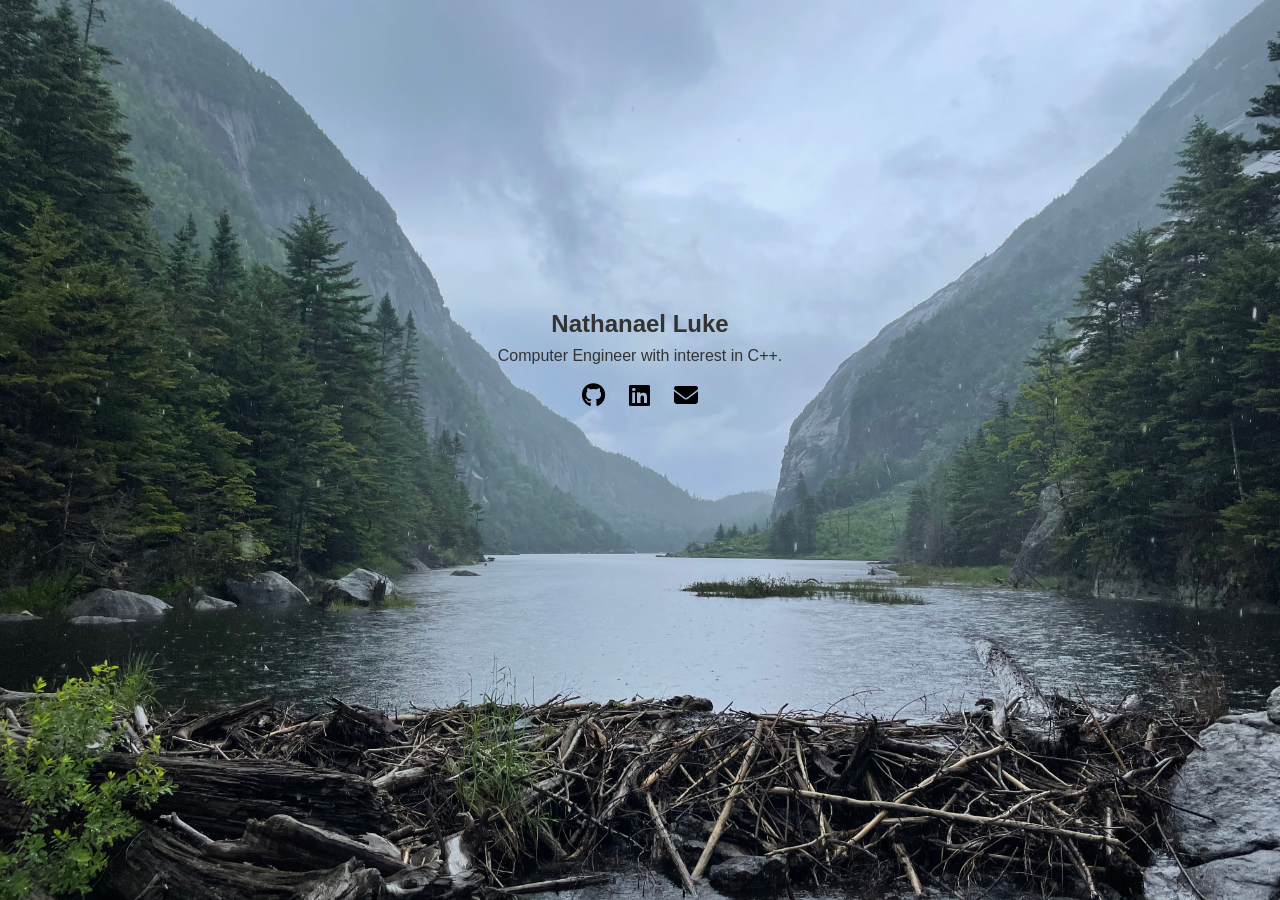
==== index.html @ 89cf3301 "First shot at a website :)" ====
<!-- Super basic start for a website. First time doing web stuff. -->

<!DOCTYPE html>
<html lang="en">

<head>
  <meta charset="UTF-8" />
  <meta name="viewport" content="width=device-width, initial-scale=1.0" />
  <title>Nathanael Luke</title>
  <link rel="stylesheet" href="style.css" />
  <link 
    rel="stylesheet" 
    href="https://cdnjs.cloudflare.com/ajax/libs/font-awesome/6.5.0/css/all.min.css"
  />
</head>

<body>
  <main>
    <section id="about">
      <h1>Nathanael Luke</h1>
      <p>Computer Engineer with interest in C++.</p>
      <div class="socials">
        <a href="https://github.com/nathanaelluke" target="_blank" aria-label="GitHub">
          <i class="fab fa-github"></i>
        </a>
        <a href="https://linkedin.com/in/nathanaelluke" target="_blank" aria-label="LinkedIn">
          <i class="fab fa-linkedin"></i>
        </a>
        <a href="mailto:njluke@cedarville.edu" aria-label="Email">
          <i class="fas fa-envelope"></i>
        </a>
      </div>
    </section>
  <script src="script.js"></script>
</body>
</html>
---- style.css ----
* {
  box-sizing: border-box;
  margin: 0;
  padding: 0;
  font-family: Arial, sans-serif;
}

body {
  background: #f4f4f4;
  color: #333;
  line-height: 1.6;
  background-image: url('AvPass.jpeg');
  background-repeat: no-repeat;
  background-attachment: fixed;
  background-position: 50% 50%;
  background-size: cover;
}

header {
  background: #222;
  color: #fff;
  padding: 1rem 0;
  text-align: center;
}

nav ul {
  list-style: none;
  display: flex;
  justify-content: center;
  gap: 1.5rem;
}

nav a {
  color: #fff;
  text-decoration: none;
}

section {
  padding: 2rem;
  max-width: 800px;
  margin: auto;
}

.project-card {
  background: #fff;
  border-radius: 6px;
  box-shadow: 0 2px 5px rgba(0,0,0,0.1);
  padding: 1rem;
  margin-bottom: 1rem;
}

form input, form textarea {
  width: 100%;
  padding: 0.75rem;
  margin: 0.5rem 0;
  border: 1px solid #ccc;
  border-radius: 4px;
}

button {
  background: #222;
  color: #fff;
  border: none;
  padding: 0.75rem 1.5rem;
  cursor: pointer;
}

button:hover {
  background: #444;
}

footer {
  text-align: center;
  padding: 1rem;
  background: #222;
  color: #fff;
  margin-top: 2rem;
}

#about {
  display: flex;
  flex-direction: column;
  justify-content: center;
  align-items: center;
  height: 80vh; /* centers vertically */
  text-align: center;
}

.socials {
  display: flex;
  gap: 1.5rem;
  margin-top: 0.5rem;
}

.socials a {
  color: #000000;
  font-size: 1.5rem;
  transition: color 0.3s;
}

.socials a:hover {
  color: #1da1f2; /* change on hover */
}
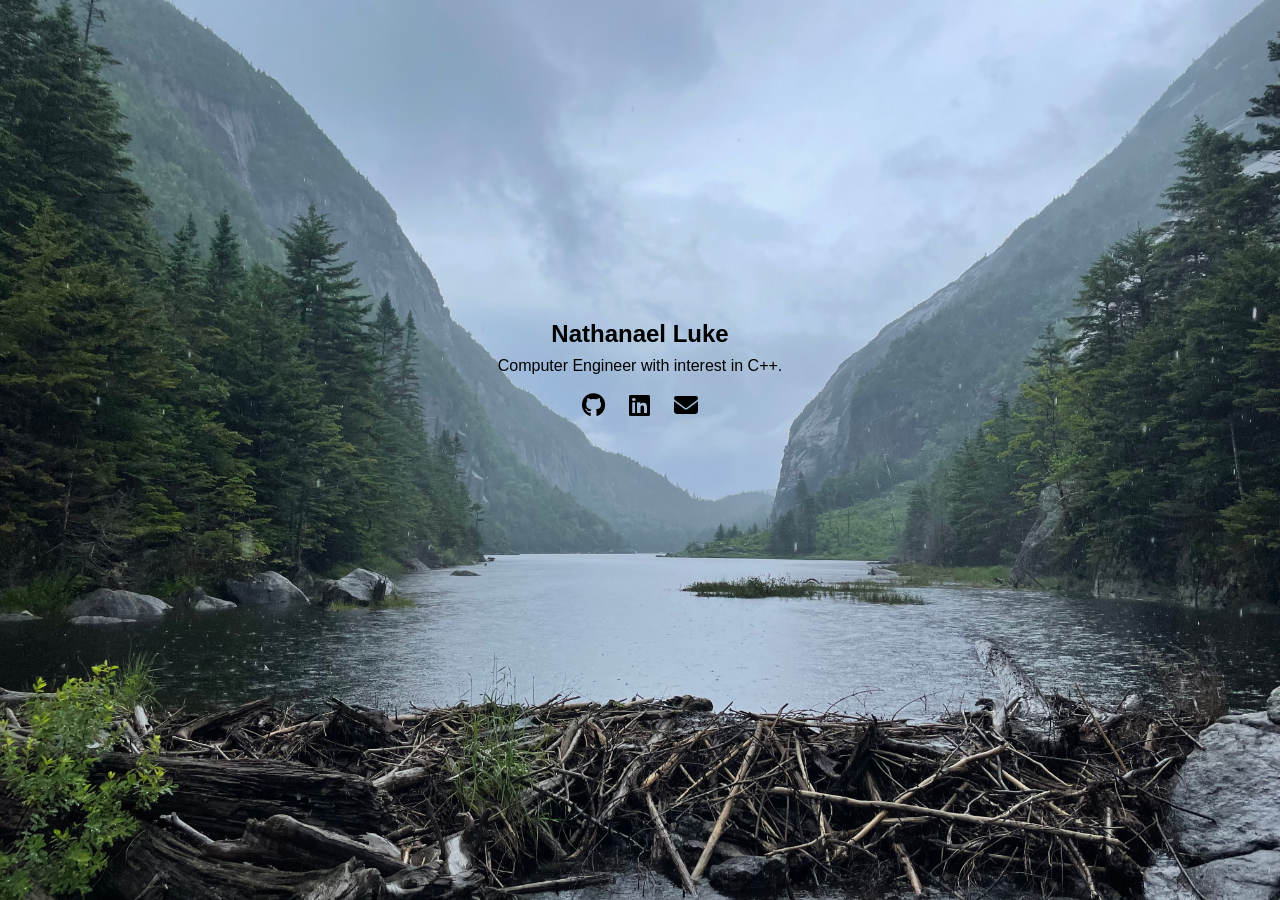
==== commit 30592681: "Fixed mobile issue maybe" ====
--- a/index.html
+++ b/index.html
@@ -7,11 +7,20 @@
   <meta charset="UTF-8" />
   <meta name="viewport" content="width=device-width, initial-scale=1.0" />
   <title>Nathanael Luke</title>
-  <link rel="stylesheet" href="style.css" />
+  <link 
+    rel="stylesheet" 
+    href="style.css" 
+  />
   <link 
     rel="stylesheet" 
     href="https://cdnjs.cloudflare.com/ajax/libs/font-awesome/6.5.0/css/all.min.css"
   />
+  <link
+    rel="icon"
+    type="image/x-icon"
+    href="Icon.ico"
+  />
+  <meta name="viewport" content="width=device-width,initial-scale=1,viewport-fit=cover">
 </head>
 
 <body>
@@ -31,6 +40,7 @@
         </a>
       </div>
     </section>
+  </main>
   <script src="script.js"></script>
 </body>
 </html>
--- a/style.css
+++ b/style.css
@@ -6,14 +6,16 @@
 }
 
 body {
-  background: #f4f4f4;
-  color: #333;
   line-height: 1.6;
   background-image: url('AvPass.jpeg');
   background-repeat: no-repeat;
-  background-attachment: fixed;
-  background-position: 50% 50%;
   background-size: cover;
+  background-position: center;;
+  min-height: 70dvh; /* prefer dynamic viewport */
+  padding-top: env(safe-area-inset-top);
+  padding-bottom: env(safe-area-inset-bottom);
+  background-size: cover;
+  background-repeat: no-repeat;
 }
 
 header {
@@ -80,10 +82,18 @@
 #about {
   display: flex;
   flex-direction: column;
-  justify-content: center;
   align-items: center;
-  height: 80vh; /* centers vertically */
   text-align: center;
+  min-height: 100dvh;
+  justify-content: flex-start;
+  padding-top: 35vh; /* pushes content down, about 70% up page */
+}
+
+@keyframes jiggle {
+  0%, 100% { transform: rotate(0deg); }
+  25% { transform: rotate(5deg); }
+  50% { transform: rotate(-5deg); }
+  75% { transform: rotate(3deg); }
 }
 
 .socials {
@@ -99,5 +109,6 @@
 }
 
 .socials a:hover {
-  color: #1da1f2; /* change on hover */
+  animation: jiggle 0.3s ease-in-out 0.1s;
+  color: #2e5b77;
 }
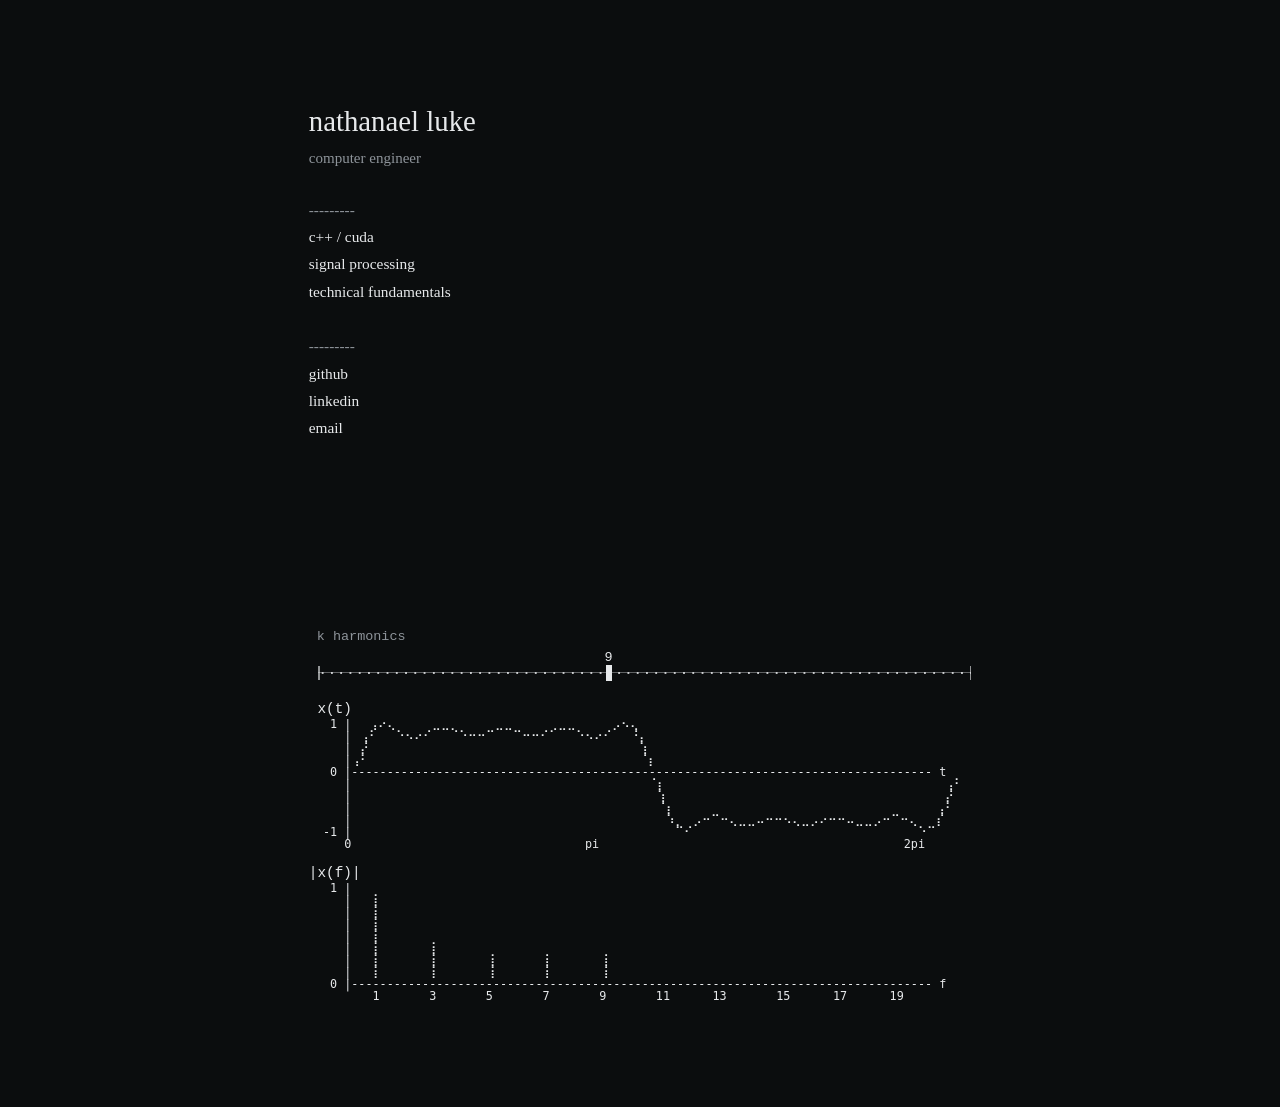
==== commit 515d2b98: "Updated site" ====
--- a/index.html
+++ b/index.html
@@ -1,47 +1,76 @@
-<!-- Super basic start for a website. First time doing web stuff. -->
+<!doctype html>
+<html lang="en">
+  <head>
+    <meta charset="UTF-8" />
+    <meta
+      name="viewport"
+      content="width=device-width, initial-scale=1.0, viewport-fit=cover"
+    />
+    <title>Nathanael Luke</title>
+    <meta name="description" content="Personal site." />
+    <link rel="icon" type="image/svg+xml" href="favicon.svg" />
+    <link rel="stylesheet" href="style.css" />
+  </head>
+  <body class="home-page">
+    <main class="site-shell">
+      <section class="ascii-layout" aria-labelledby="site-title">
+        <div class="content-column">
+          <h1 id="site-title">nathanael luke</h1>
+          <p class="lede">computer engineer</p>
 
-<!DOCTYPE html>
-<html lang="en">
+          <pre class="ascii-block" aria-label="Interests and links">
+---------
+<a class="topic-link" href="cpp.html">c++ / cuda</a>
+<a class="topic-link" href="signal-processing.html">signal processing</a>
+<a class="topic-link" href="technical-fundamentals.html">technical fundamentals</a>
 
-<head>
-  <meta charset="UTF-8" />
-  <meta name="viewport" content="width=device-width, initial-scale=1.0" />
-  <title>Nathanael Luke</title>
-  <link 
-    rel="stylesheet" 
-    href="style.css" 
-  />
-  <link 
-    rel="stylesheet" 
-    href="https://cdnjs.cloudflare.com/ajax/libs/font-awesome/6.5.0/css/all.min.css"
-  />
-  <link
-    rel="icon"
-    type="image/x-icon"
-    href="Icon.ico"
-  />
-  <meta name="viewport" content="width=device-width,initial-scale=1,viewport-fit=cover">
-</head>
+---------
+<a href="https://github.com/nathanaelluke" target="_blank" rel="noreferrer">github</a>
+<a href="https://linkedin.com/in/nathanaelluke" target="_blank" rel="noreferrer">linkedin</a>
+<a href="mailto:njluke@cedarville.edu">email</a>
+      </pre>
 
-<body>
-  <main>
-    <section id="about">
-      <h1>Nathanael Luke</h1>
-      <p>Computer Engineer with interest in C++.</p>
-      <div class="socials">
-        <a href="https://github.com/nathanaelluke" target="_blank" aria-label="GitHub">
-          <i class="fab fa-github"></i>
-        </a>
-        <a href="https://linkedin.com/in/nathanaelluke" target="_blank" aria-label="LinkedIn">
-          <i class="fab fa-linkedin"></i>
-        </a>
-        <a href="mailto:njluke@cedarville.edu" aria-label="Email">
-          <i class="fas fa-envelope"></i>
-        </a>
-      </div>
-    </section>
-  </main>
-  <script src="script.js"></script>
-</body>
+          <section class="signal-lab" aria-label="Fourier series plots">
+            <div class="signal-head">
+              <div class="signal-control">
+                <label for="harmonic-count">k harmonics</label>
+                <div class="signal-slider-wrap">
+                  <output id="harmonic-value" for="harmonic-count">9</output>
+                  <input
+                    id="harmonic-count"
+                    type="range"
+                    min="1"
+                    max="10"
+                    value="5"
+                    step="1"
+                  />
+                </div>
+              </div>
+            </div>
+
+            <div class="signal-grid">
+              <figure class="signal-panel">
+                <figcaption>x(t)</figcaption>
+                <pre
+                  id="time-domain-plot"
+                  class="signal-plot"
+                  aria-label="Time-domain plot of a partial Fourier-series square-wave approximation"
+                ></pre>
+              </figure>
+
+              <figure class="signal-panel">
+                <figcaption>|x(f)|</figcaption>
+                <pre
+                  id="frequency-domain-plot"
+                  class="signal-plot"
+                  aria-label="Frequency-domain stem plot of odd harmonic amplitudes"
+                ></pre>
+              </figure>
+            </div>
+          </section>
+        </div>
+      </section>
+    </main>
+    <script src="script.js"></script>
+  </body>
 </html>
-
--- a/style.css
+++ b/style.css
@@ -1,114 +1,487 @@
+:root {
+  color-scheme: dark;
+  --bg: #0b0d0e;
+  --text: #e7e9eb;
+  --muted: #8e949a;
+  --space-xs: 0.5rem;
+  --space-sm: 1rem;
+  --space-md: 1.5rem;
+  --space-lg: clamp(6rem, 18vh, 10rem);
+  --layout-frame-space: clamp(2.75rem, 9vh, 6rem);
+  --layout-frame-space-mobile: clamp(1.75rem, 6vh, 3rem);
+  --signal-plot-width-ch: 83;
+  --signal-slider-width-ch: 68;
+  --signal-axis-offset-ch: 1;
+}
+
 * {
   box-sizing: border-box;
-  margin: 0;
-  padding: 0;
-  font-family: Arial, sans-serif;
 }
 
 body {
-  line-height: 1.6;
-  background-image: url('AvPass.jpeg');
-  background-repeat: no-repeat;
-  background-size: cover;
-  background-position: center;;
-  min-height: 70dvh; /* prefer dynamic viewport */
-  padding-top: env(safe-area-inset-top);
-  padding-bottom: env(safe-area-inset-bottom);
-  background-size: cover;
-  background-repeat: no-repeat;
-}
-
-header {
-  background: #222;
-  color: #fff;
-  padding: 1rem 0;
-  text-align: center;
-}
-
-nav ul {
-  list-style: none;
+  margin: 0;
+  min-height: 100dvh;
+  font-family: "Times New Roman", Times, serif;
+  font-variant-numeric: slashed-zero;
+  text-rendering: optimizeLegibility;
+  -webkit-font-smoothing: antialiased;
+  color: var(--text);
+  background: var(--bg);
+}
+
+a {
+  color: inherit;
+  text-decoration: none;
+  text-decoration-color: rgba(231, 233, 235, 0.35);
+}
+
+a:hover {
+  text-decoration: underline;
+  text-underline-offset: 0.2em;
+}
+
+.site-shell {
+  width: min(100%, 58rem);
+  margin: 0 auto;
+  min-height: 100dvh;
   display: flex;
-  justify-content: center;
-  gap: 1.5rem;
-}
-
-nav a {
-  color: #fff;
-  text-decoration: none;
-}
-
-section {
-  padding: 2rem;
-  max-width: 800px;
-  margin: auto;
-}
-
-.project-card {
-  background: #fff;
-  border-radius: 6px;
-  box-shadow: 0 2px 5px rgba(0,0,0,0.1);
-  padding: 1rem;
-  margin-bottom: 1rem;
-}
-
-form input, form textarea {
-  width: 100%;
-  padding: 0.75rem;
-  margin: 0.5rem 0;
-  border: 1px solid #ccc;
-  border-radius: 4px;
-}
-
-button {
-  background: #222;
-  color: #fff;
-  border: none;
-  padding: 0.75rem 1.5rem;
-  cursor: pointer;
-}
-
-button:hover {
-  background: #444;
-}
-
-footer {
-  text-align: center;
-  padding: 1rem;
-  background: #222;
-  color: #fff;
-  margin-top: 2rem;
-}
-
-#about {
+  padding:
+    max(1.5rem, env(safe-area-inset-top))
+    1rem
+    max(1.5rem, env(safe-area-inset-bottom));
+}
+
+.ascii-layout {
   display: flex;
   flex-direction: column;
-  align-items: center;
+  width: 100%;
+  min-height: calc(100dvh - 3rem);
+  padding:
+    var(--layout-frame-space)
+    0
+    clamp(1rem, 3vw, 1.5rem);
+}
+
+.home-page .ascii-layout {
+  padding-bottom: var(--layout-frame-space);
+}
+
+.content-column {
+  display: flex;
+  flex-direction: column;
+  width: fit-content;
+  max-width: 100%;
+  min-height: 100%;
+  margin: 0 auto;
+}
+
+h1,
+.lede,
+.ascii-block {
+  margin: 0;
+}
+
+.lede {
+  margin-top: var(--space-xs);
+  color: var(--muted);
+  line-height: 1.7;
+  font-size: 0.94rem;
+}
+
+h1 {
+  font-size: clamp(1.35rem, 2.5vw, 1.8rem);
+  font-weight: 400;
+  line-height: 1.15;
+  letter-spacing: 0;
+  text-transform: lowercase;
+}
+
+.ascii-block {
+  margin-top: var(--space-md);
+  color: var(--muted);
+  font: inherit;
+  font-size: 0.96rem;
+  line-height: 1.78;
+  white-space: pre-wrap;
+  overflow-wrap: anywhere;
+}
+
+.interests {
+  color: var(--text);
+}
+
+.ascii-block a {
+  color: var(--text);
+}
+
+.topic-link {
+  text-decoration-color: rgba(231, 233, 235, 0.35);
+}
+
+.ascii-block a:hover {
+  color: #ffffff;
+}
+
+.resources-page .content-column {
+  min-height: auto;
+}
+
+.resource-column {
+  width: min(100%, 42rem);
+}
+
+.back-link {
+  display: inline-block;
+  color: var(--muted);
+  margin-bottom: var(--space-md);
+}
+
+.back-link:hover {
+  color: var(--text);
+}
+
+.resource-note {
+  margin: var(--space-sm) 0 0;
+  color: var(--muted);
+  font-size: 0.94rem;
+  line-height: 1.7;
+}
+
+.resource-stack {
+  display: grid;
+  gap: clamp(2.5rem, 7vh, 4rem);
+  margin-top: calc(var(--space-md) + var(--space-sm));
+}
+
+.resource-topic {
+  scroll-margin-top: 2rem;
+}
+
+.resource-divider {
+  margin: 0 0 var(--space-sm);
+  color: var(--muted);
+  font-size: 0.96rem;
+  line-height: 1;
+}
+
+.resource-topic h2 {
+  margin: 0;
+  font-size: 1.1rem;
+  font-weight: 400;
+  line-height: 1.2;
+  text-transform: lowercase;
+}
+
+.resource-copy {
+  margin: var(--space-sm) 0 0;
+  color: var(--muted);
+  font-size: 0.94rem;
+  line-height: 1.7;
+}
+
+.resource-list {
+  margin: var(--space-sm) 0 0;
+  padding: 0;
+  list-style: none;
+  color: var(--muted);
+  font-size: 0.96rem;
+  line-height: 1.78;
+}
+
+.resource-list li {
+  position: relative;
+  padding-left: 1.15rem;
+}
+
+.resource-list li::before {
+  content: "-";
+  position: absolute;
+  left: 0;
+  color: var(--muted);
+}
+
+.resource-list li + li {
+  margin-top: 0.4rem;
+}
+
+.resource-list a {
+  color: var(--text);
+}
+
+.resource-list-muted-links a {
+  color: inherit;
+}
+
+.resource-label {
+  color: var(--text);
+}
+
+.resource-pager {
+  display: flex;
+  flex-wrap: wrap;
+  gap: 0.75rem;
+  margin-top: calc(var(--space-md) + var(--space-sm));
+  color: var(--muted);
+  font-size: 0.94rem;
+  line-height: 1.6;
+}
+
+.resource-pager a {
+  color: var(--muted);
+}
+
+.resource-pager a:hover {
+  color: var(--text);
+}
+
+.signal-lab {
+  margin-top: auto;
+  padding-top: var(--space-lg);
+  font-family: "Courier New", Courier, monospace;
+}
+
+.signal-head {
+  display: grid;
+  gap: 0.4rem;
+}
+
+.signal-control {
+  display: grid;
+  gap: 0.35rem;
+  width: calc(
+    (var(--signal-slider-width-ch) + var(--signal-axis-offset-ch)) * 1ch
+  );
+}
+
+.signal-control label,
+.signal-slider-wrap output {
+  font-size: 0.84rem;
+}
+
+.signal-control label {
+  color: var(--muted);
+  margin-left: 1ch;
+}
+
+.signal-slider-wrap {
+  position: relative;
+  width: calc(var(--signal-slider-width-ch) * 1ch);
+  margin-left: calc(var(--signal-axis-offset-ch) * 1ch);
+  padding-top: 0.95rem;
+}
+
+.signal-slider-wrap::before,
+.signal-slider-wrap::after {
+  content: "";
+  position: absolute;
+  top: 1rem;
+  width: 0.08rem;
+  height: 0.9rem;
+  background: rgba(231, 233, 235, 0.62);
+  pointer-events: none;
+}
+
+.signal-slider-wrap::before {
+  left: 0;
+}
+
+.signal-slider-wrap::after {
+  right: 0;
+}
+
+.signal-slider-wrap output {
+  position: absolute;
+  top: 0;
+  left: var(--slider-position, 50%);
+  min-width: 2ch;
+  color: var(--text);
   text-align: center;
-  min-height: 100dvh;
-  justify-content: flex-start;
-  padding-top: 35vh; /* pushes content down, about 70% up page */
-}
-
-@keyframes jiggle {
-  0%, 100% { transform: rotate(0deg); }
-  25% { transform: rotate(5deg); }
-  50% { transform: rotate(-5deg); }
-  75% { transform: rotate(3deg); }
-}
-
-.socials {
-  display: flex;
-  gap: 1.5rem;
-  margin-top: 0.5rem;
-}
-
-.socials a {
-  color: #000000;
-  font-size: 1.5rem;
-  transition: color 0.3s;
-}
-
-.socials a:hover {
-  animation: jiggle 0.3s ease-in-out 0.1s;
-  color: #2e5b77;
-}
+  transform: translateX(-50%);
+  pointer-events: none;
+}
+
+.signal-slider-wrap input[type="range"] {
+  -webkit-appearance: none;
+  appearance: none;
+  width: 100%;
+  margin: 0;
+  padding: 0;
+  height: 1rem;
+  border: 0;
+  background: transparent;
+  cursor: ew-resize;
+}
+
+.signal-slider-wrap input[type="range"]:focus {
+  outline: none;
+}
+
+.signal-slider-wrap input[type="range"]::-webkit-slider-runnable-track {
+  height: 1rem;
+  background:
+    radial-gradient(
+      circle at center,
+      rgba(231, 233, 235, 0.82) 0 1px,
+      transparent 1.2px
+    )
+    left center / 0.58rem 100% repeat-x,
+    linear-gradient(
+      to bottom,
+      transparent 0.46rem,
+      rgba(231, 233, 235, 0.38) 0.46rem,
+      rgba(231, 233, 235, 0.38) 0.52rem,
+      transparent 0.52rem
+    );
+}
+
+.signal-slider-wrap input[type="range"]::-webkit-slider-thumb {
+  -webkit-appearance: none;
+  appearance: none;
+  width: 0.34rem;
+  height: 1rem;
+  margin-top: 0;
+  border: 0;
+  border-radius: 0;
+  background: var(--text);
+}
+
+.signal-slider-wrap input[type="range"]::-moz-range-track {
+  height: 1rem;
+  border: 0;
+  border-radius: 0;
+  background:
+    radial-gradient(
+      circle at center,
+      rgba(231, 233, 235, 0.82) 0 1px,
+      transparent 1.2px
+    )
+    left center / 0.58rem 100% repeat-x,
+    linear-gradient(
+      to bottom,
+      transparent 0.46rem,
+      rgba(231, 233, 235, 0.38) 0.46rem,
+      rgba(231, 233, 235, 0.38) 0.52rem,
+      transparent 0.52rem
+    );
+}
+
+.signal-slider-wrap input[type="range"]::-moz-range-thumb {
+  width: 0.34rem;
+  height: 1rem;
+  border: 0;
+  border-radius: 0;
+  background: var(--text);
+}
+
+.signal-slider-wrap input[type="range"]::-moz-range-progress {
+  height: 1rem;
+  border-radius: 0;
+  background:
+    radial-gradient(
+      circle at center,
+      rgba(231, 233, 235, 0.82) 0 1px,
+      transparent 1.2px
+    )
+    left center / 0.58rem 100% repeat-x,
+    linear-gradient(
+      to bottom,
+      transparent 0.46rem,
+      rgba(231, 233, 235, 0.38) 0.46rem,
+      rgba(231, 233, 235, 0.38) 0.52rem,
+      transparent 0.52rem
+    );
+}
+
+.signal-slider-wrap input[type="range"]:focus-visible::-webkit-slider-runnable-track,
+.signal-slider-wrap input[type="range"]:focus-visible::-moz-range-track {
+  background:
+    radial-gradient(
+      circle at center,
+      rgba(231, 233, 235, 0.96) 0 1px,
+      transparent 1.2px
+    )
+    left center / 0.58rem 100% repeat-x,
+    linear-gradient(
+      to bottom,
+      transparent 0.46rem,
+      rgba(231, 233, 235, 0.54) 0.46rem,
+      rgba(231, 233, 235, 0.54) 0.52rem,
+      transparent 0.52rem
+    );
+}
+
+.signal-slider-wrap input[type="range"]:focus-visible::-webkit-slider-thumb,
+.signal-slider-wrap input[type="range"]:focus-visible::-moz-range-thumb {
+  box-shadow: 0 0 0 2px rgba(231, 233, 235, 0.14);
+}
+
+.signal-grid {
+  display: grid;
+  grid-template-columns: 1fr;
+  gap: var(--space-sm);
+  margin-top: var(--space-sm);
+}
+
+.signal-panel {
+  margin: 0;
+  padding: 0;
+}
+
+.signal-panel figcaption {
+  margin: 0 0 0.1rem;
+  color: var(--text);
+  font-size: 0.9rem;
+  line-height: 1;
+}
+
+.signal-panel:first-child figcaption {
+  margin-left: 1ch;
+}
+
+.signal-plot {
+  margin: 0;
+  overflow-x: auto;
+  overflow-y: hidden;
+  color: var(--text);
+  font-family: "DejaVu Sans Mono", "Noto Sans Mono", Consolas, monospace;
+  font-size: clamp(0.68rem, 0.92vw, 0.8rem);
+  line-height: 1.02;
+  letter-spacing: 0;
+  white-space: pre;
+  tab-size: 2;
+}
+
+@media (max-width: 680px) {
+  .signal-control {
+    width: min(
+      100%,
+      calc((var(--signal-slider-width-ch) + var(--signal-axis-offset-ch)) * 1ch)
+    );
+  }
+
+  .site-shell {
+    padding-left: 0.75rem;
+    padding-right: 0.75rem;
+  }
+
+  .ascii-layout {
+    min-height: calc(100dvh - 2.5rem);
+    padding-top: var(--layout-frame-space-mobile);
+  }
+
+  .home-page .ascii-layout {
+    padding-bottom: var(--layout-frame-space-mobile);
+  }
+
+  .resource-column {
+    width: 100%;
+  }
+
+  .signal-lab {
+    padding-top: clamp(3.75rem, 12vh, 5.5rem);
+  }
+
+  .signal-plot {
+    font-size: 0.68rem;
+  }
+}
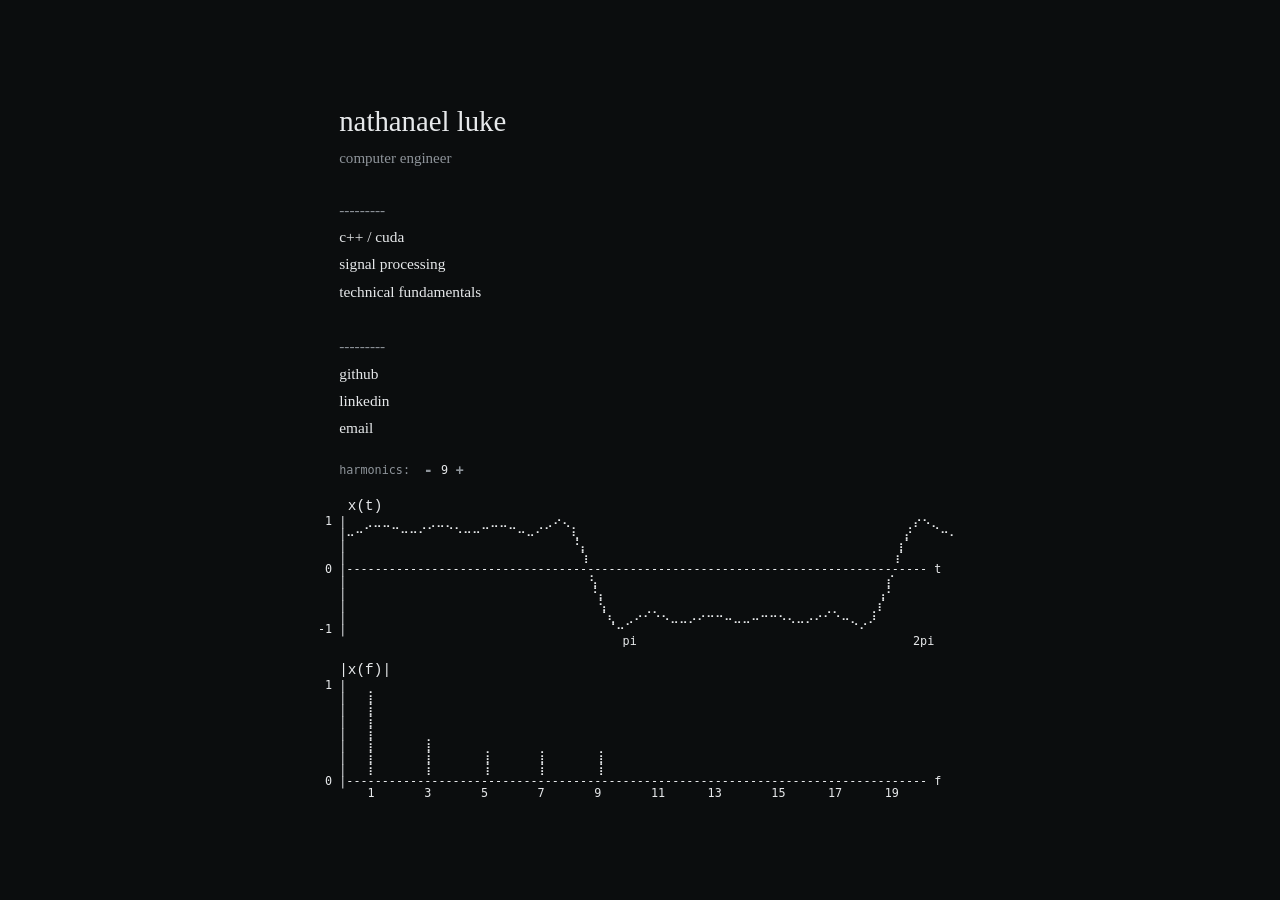
==== commit 88b41841: "Better harmonics switcher" ====
--- a/index.html
+++ b/index.html
@@ -33,17 +33,38 @@
           <section class="signal-lab" aria-label="Fourier series plots">
             <div class="signal-head">
               <div class="signal-control">
-                <label for="harmonic-count">k harmonics</label>
-                <div class="signal-slider-wrap">
-                  <output id="harmonic-value" for="harmonic-count">9</output>
+                <label for="harmonic-count">harmonics:</label>
+                <div
+                  class="signal-stepper"
+                  role="group"
+                  aria-label="Maximum odd harmonic"
+                >
+                  <button
+                    class="signal-step-button"
+                    type="button"
+                    data-harmonic-step="-2"
+                    aria-label="Decrease maximum odd harmonic"
+                  >
+                    -
+                  </button>
                   <input
                     id="harmonic-count"
-                    type="range"
-                    min="1"
-                    max="10"
-                    value="5"
-                    step="1"
+                    class="signal-harmonic-input"
+                    type="text"
+                    inputmode="numeric"
+                    pattern="[0-9]*"
+                    autocomplete="off"
+                    aria-label="Maximum odd harmonic"
+                    value="9"
                   />
+                  <button
+                    class="signal-step-button"
+                    type="button"
+                    data-harmonic-step="2"
+                    aria-label="Increase maximum odd harmonic"
+                  >
+                    +
+                  </button>
                 </div>
               </div>
             </div>
--- a/style.css
+++ b/style.css
@@ -7,11 +7,20 @@
   --space-sm: 1rem;
   --space-md: 1.5rem;
   --space-lg: clamp(6rem, 18vh, 10rem);
+  --shell-block-space: 1.5rem;
   --layout-frame-space: clamp(2.75rem, 9vh, 6rem);
   --layout-frame-space-mobile: clamp(1.75rem, 6vh, 3rem);
-  --signal-plot-width-ch: 83;
-  --signal-slider-width-ch: 68;
-  --signal-axis-offset-ch: 1;
+  --page-inline-space: calc(var(--shell-block-space) + var(--layout-frame-space));
+  --page-inline-space-mobile: calc(
+    var(--shell-block-space) + var(--layout-frame-space-mobile)
+  );
+  --signal-plot-font-family: "DejaVu Sans Mono", "Noto Sans Mono", Consolas,
+    monospace;
+  --signal-plot-font-size: clamp(0.68rem, 0.92vw, 0.8rem);
+  --signal-plot-width-ch: 85;
+  --signal-axis-offset-ch: 5;
+  --signal-bottom-offset: calc(var(--layout-frame-space) + 1.25rem);
+  --page-column-width: clamp(35rem, 47vw, 41rem);
 }
 
 * {
@@ -29,6 +38,19 @@
   background: var(--bg);
 }
 
+html,
+body,
+.signal-plot {
+  scrollbar-width: none;
+  -ms-overflow-style: none;
+}
+
+html::-webkit-scrollbar,
+body::-webkit-scrollbar,
+.signal-plot::-webkit-scrollbar {
+  display: none;
+}
+
 a {
   color: inherit;
   text-decoration: none;
@@ -46,9 +68,10 @@
   min-height: 100dvh;
   display: flex;
   padding:
-    max(1.5rem, env(safe-area-inset-top))
-    1rem
-    max(1.5rem, env(safe-area-inset-bottom));
+    max(var(--shell-block-space), env(safe-area-inset-top))
+    max(var(--page-inline-space), env(safe-area-inset-right))
+    max(var(--shell-block-space), env(safe-area-inset-bottom))
+    max(var(--page-inline-space), env(safe-area-inset-left));
 }
 
 .ascii-layout {
@@ -63,16 +86,25 @@
 }
 
 .home-page .ascii-layout {
-  padding-bottom: var(--layout-frame-space);
+  padding-top: var(--layout-frame-space-mobile);
+  padding-bottom: var(--layout-frame-space-mobile);
+  justify-content: center;
 }
 
 .content-column {
   display: flex;
   flex-direction: column;
-  width: fit-content;
+  width: min(100%, var(--page-column-width));
   max-width: 100%;
   min-height: 100%;
   margin: 0 auto;
+}
+
+.home-page .content-column {
+  min-height: auto;
+  width: 100%;
+  margin-left: 0;
+  margin-right: auto;
 }
 
 h1,
@@ -127,7 +159,7 @@
 }
 
 .resource-column {
-  width: min(100%, 42rem);
+  width: min(100%, var(--page-column-width));
 }
 
 .back-link {
@@ -240,179 +272,89 @@
   font-family: "Courier New", Courier, monospace;
 }
 
+.home-page .signal-lab {
+  display: none;
+}
+
 .signal-head {
   display: grid;
   gap: 0.4rem;
 }
 
 .signal-control {
+  display: flex;
+  align-items: center;
+  gap: 0.65rem;
+  font-family: var(--signal-plot-font-family);
+  font-size: var(--signal-plot-font-size);
+  margin-left: calc(var(--signal-axis-offset-ch) * -1ch);
+  width: calc(
+    (var(--signal-plot-width-ch) + var(--signal-axis-offset-ch)) * 1ch
+  );
+}
+
+.signal-control label {
+  color: var(--muted);
+  margin-left: calc(var(--signal-axis-offset-ch) * 1ch);
+}
+
+.signal-stepper {
+  display: flex;
+  align-items: center;
+  gap: 0;
+}
+
+.signal-step-button {
   display: grid;
-  gap: 0.35rem;
-  width: calc(
-    (var(--signal-slider-width-ch) + var(--signal-axis-offset-ch)) * 1ch
-  );
-}
-
-.signal-control label,
-.signal-slider-wrap output {
-  font-size: 0.84rem;
-}
-
-.signal-control label {
-  color: var(--muted);
-  margin-left: 1ch;
-}
-
-.signal-slider-wrap {
-  position: relative;
-  width: calc(var(--signal-slider-width-ch) * 1ch);
-  margin-left: calc(var(--signal-axis-offset-ch) * 1ch);
-  padding-top: 0.95rem;
-}
-
-.signal-slider-wrap::before,
-.signal-slider-wrap::after {
-  content: "";
-  position: absolute;
-  top: 1rem;
-  width: 0.08rem;
-  height: 0.9rem;
-  background: rgba(231, 233, 235, 0.62);
-  pointer-events: none;
-}
-
-.signal-slider-wrap::before {
-  left: 0;
-}
-
-.signal-slider-wrap::after {
-  right: 0;
-}
-
-.signal-slider-wrap output {
-  position: absolute;
-  top: 0;
-  left: var(--slider-position, 50%);
-  min-width: 2ch;
-  color: var(--text);
+  place-items: center;
+  width: 1.05em;
+  height: 1.65em;
+  margin: 0;
+  padding: 0;
+  border: 0;
+  color: var(--muted);
+  background: transparent;
+  font: inherit;
+  font-size: 1.12em;
+  font-weight: 700;
+  line-height: 1;
+  cursor: pointer;
+}
+
+.signal-step-button[data-harmonic-step="-2"] {
+  font-size: 1.28em;
+}
+
+.signal-harmonic-input {
+  width: 2.35ch;
+  height: 1.45em;
+  margin: 0;
+  padding: 0 0.08ch;
+  border: 0;
+  color: var(--text);
+  background: transparent;
+  font: inherit;
+  font-variant-numeric: tabular-nums;
   text-align: center;
-  transform: translateX(-50%);
-  pointer-events: none;
-}
-
-.signal-slider-wrap input[type="range"] {
-  -webkit-appearance: none;
-  appearance: none;
-  width: 100%;
-  margin: 0;
-  padding: 0;
-  height: 1rem;
-  border: 0;
-  background: transparent;
-  cursor: ew-resize;
-}
-
-.signal-slider-wrap input[type="range"]:focus {
+}
+
+.signal-step-button:focus,
+.signal-harmonic-input:focus {
   outline: none;
 }
 
-.signal-slider-wrap input[type="range"]::-webkit-slider-runnable-track {
-  height: 1rem;
-  background:
-    radial-gradient(
-      circle at center,
-      rgba(231, 233, 235, 0.82) 0 1px,
-      transparent 1.2px
-    )
-    left center / 0.58rem 100% repeat-x,
-    linear-gradient(
-      to bottom,
-      transparent 0.46rem,
-      rgba(231, 233, 235, 0.38) 0.46rem,
-      rgba(231, 233, 235, 0.38) 0.52rem,
-      transparent 0.52rem
-    );
-}
-
-.signal-slider-wrap input[type="range"]::-webkit-slider-thumb {
-  -webkit-appearance: none;
-  appearance: none;
-  width: 0.34rem;
-  height: 1rem;
-  margin-top: 0;
-  border: 0;
-  border-radius: 0;
-  background: var(--text);
-}
-
-.signal-slider-wrap input[type="range"]::-moz-range-track {
-  height: 1rem;
-  border: 0;
-  border-radius: 0;
-  background:
-    radial-gradient(
-      circle at center,
-      rgba(231, 233, 235, 0.82) 0 1px,
-      transparent 1.2px
-    )
-    left center / 0.58rem 100% repeat-x,
-    linear-gradient(
-      to bottom,
-      transparent 0.46rem,
-      rgba(231, 233, 235, 0.38) 0.46rem,
-      rgba(231, 233, 235, 0.38) 0.52rem,
-      transparent 0.52rem
-    );
-}
-
-.signal-slider-wrap input[type="range"]::-moz-range-thumb {
-  width: 0.34rem;
-  height: 1rem;
-  border: 0;
-  border-radius: 0;
-  background: var(--text);
-}
-
-.signal-slider-wrap input[type="range"]::-moz-range-progress {
-  height: 1rem;
-  border-radius: 0;
-  background:
-    radial-gradient(
-      circle at center,
-      rgba(231, 233, 235, 0.82) 0 1px,
-      transparent 1.2px
-    )
-    left center / 0.58rem 100% repeat-x,
-    linear-gradient(
-      to bottom,
-      transparent 0.46rem,
-      rgba(231, 233, 235, 0.38) 0.46rem,
-      rgba(231, 233, 235, 0.38) 0.52rem,
-      transparent 0.52rem
-    );
-}
-
-.signal-slider-wrap input[type="range"]:focus-visible::-webkit-slider-runnable-track,
-.signal-slider-wrap input[type="range"]:focus-visible::-moz-range-track {
-  background:
-    radial-gradient(
-      circle at center,
-      rgba(231, 233, 235, 0.96) 0 1px,
-      transparent 1.2px
-    )
-    left center / 0.58rem 100% repeat-x,
-    linear-gradient(
-      to bottom,
-      transparent 0.46rem,
-      rgba(231, 233, 235, 0.54) 0.46rem,
-      rgba(231, 233, 235, 0.54) 0.52rem,
-      transparent 0.52rem
-    );
-}
-
-.signal-slider-wrap input[type="range"]:focus-visible::-webkit-slider-thumb,
-.signal-slider-wrap input[type="range"]:focus-visible::-moz-range-thumb {
-  box-shadow: 0 0 0 2px rgba(231, 233, 235, 0.14);
+.signal-step-button:hover:not(:disabled),
+.signal-step-button:focus-visible {
+  color: var(--text);
+}
+
+.signal-step-button:disabled {
+  opacity: 0.35;
+  cursor: default;
+}
+
+.signal-harmonic-input:focus-visible {
+  box-shadow: inset 0 -1px 0 rgba(231, 233, 235, 0.78);
 }
 
 .signal-grid {
@@ -439,12 +381,12 @@
 }
 
 .signal-plot {
-  margin: 0;
+  margin: 0 0 0 calc(var(--signal-axis-offset-ch) * -1ch);
   overflow-x: auto;
   overflow-y: hidden;
   color: var(--text);
-  font-family: "DejaVu Sans Mono", "Noto Sans Mono", Consolas, monospace;
-  font-size: clamp(0.68rem, 0.92vw, 0.8rem);
+  font-family: var(--signal-plot-font-family);
+  font-size: var(--signal-plot-font-size);
   line-height: 1.02;
   letter-spacing: 0;
   white-space: pre;
@@ -455,13 +397,19 @@
   .signal-control {
     width: min(
       100%,
-      calc((var(--signal-slider-width-ch) + var(--signal-axis-offset-ch)) * 1ch)
+      calc((var(--signal-plot-width-ch) + var(--signal-axis-offset-ch)) * 1ch)
     );
   }
 
   .site-shell {
-    padding-left: 0.75rem;
-    padding-right: 0.75rem;
+    padding-left: max(
+      var(--page-inline-space-mobile),
+      env(safe-area-inset-left)
+    );
+    padding-right: max(
+      var(--page-inline-space-mobile),
+      env(safe-area-inset-right)
+    );
   }
 
   .ascii-layout {
@@ -469,19 +417,46 @@
     padding-top: var(--layout-frame-space-mobile);
   }
 
-  .home-page .ascii-layout {
-    padding-bottom: var(--layout-frame-space-mobile);
-  }
-
   .resource-column {
     width: 100%;
   }
 
-  .signal-lab {
-    padding-top: clamp(3.75rem, 12vh, 5.5rem);
-  }
-
   .signal-plot {
     font-size: 0.68rem;
   }
 }
+
+@media (min-width: 681px) and (min-height: 900px) {
+  body.home-page {
+    height: 100dvh;
+    overflow-x: hidden;
+    overflow-y: hidden;
+  }
+
+  .home-page .ascii-layout {
+    padding-top: var(--layout-frame-space);
+    padding-bottom: var(--layout-frame-space);
+    justify-content: initial;
+  }
+
+  .home-page .content-column {
+    width: min(100%, var(--page-column-width));
+    min-height: 100%;
+    margin-left: auto;
+    margin-right: auto;
+  }
+
+  .home-page .signal-lab {
+    display: block;
+    position: fixed;
+    bottom: var(--signal-bottom-offset);
+    left: 50%;
+    width: min(
+      calc(100% - var(--page-inline-space) - var(--page-inline-space)),
+      var(--page-column-width)
+    );
+    margin-top: 0;
+    padding-top: 0;
+    transform: translateX(-50%);
+  }
+}
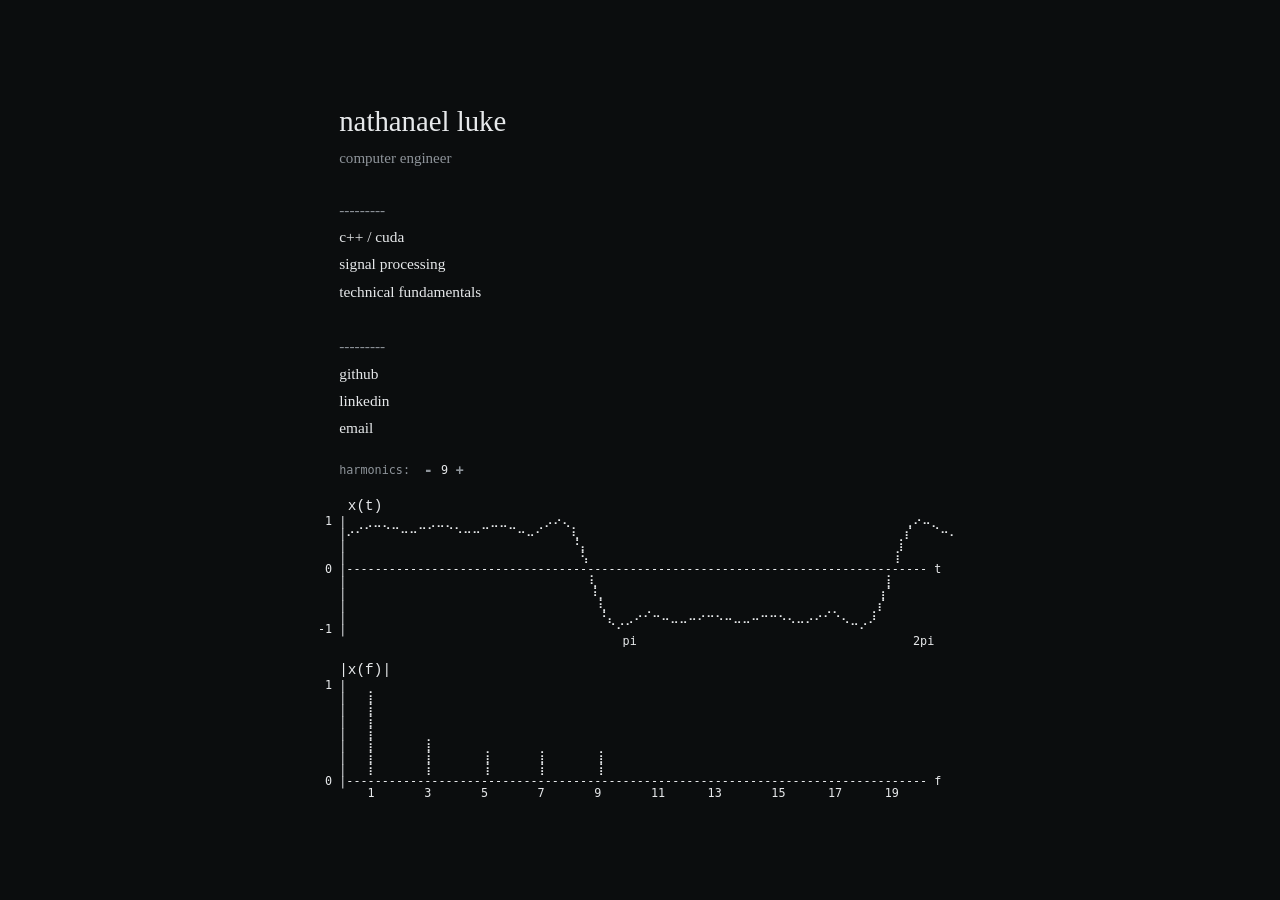
==== commit 3e3e959a: "Updated resources" ====
--- a/index.html
+++ b/index.html
@@ -27,7 +27,7 @@
 ---------
 <a href="https://github.com/nathanaelluke" target="_blank" rel="noreferrer">github</a>
 <a href="https://linkedin.com/in/nathanaelluke" target="_blank" rel="noreferrer">linkedin</a>
-<a href="mailto:njluke@cedarville.edu">email</a>
+<a href="mailto:nathanaelluke@proton.me">email</a>
       </pre>
 
           <section class="signal-lab" aria-label="Fourier series plots">
--- a/style.css
+++ b/style.css
@@ -426,6 +426,25 @@
   }
 }
 
+@media (min-width: 681px) and (max-height: 899px) {
+  body.home-page {
+    min-height: 100dvh;
+    overflow-y: auto;
+  }
+
+  .home-page .ascii-layout {
+    justify-content: initial;
+  }
+
+  .home-page .signal-lab {
+    display: block;
+    position: static;
+    margin-top: clamp(2rem, 8vh, 4rem);
+    padding-top: 0;
+    transform: none;
+  }
+}
+
 @media (min-width: 681px) and (min-height: 900px) {
   body.home-page {
     height: 100dvh;
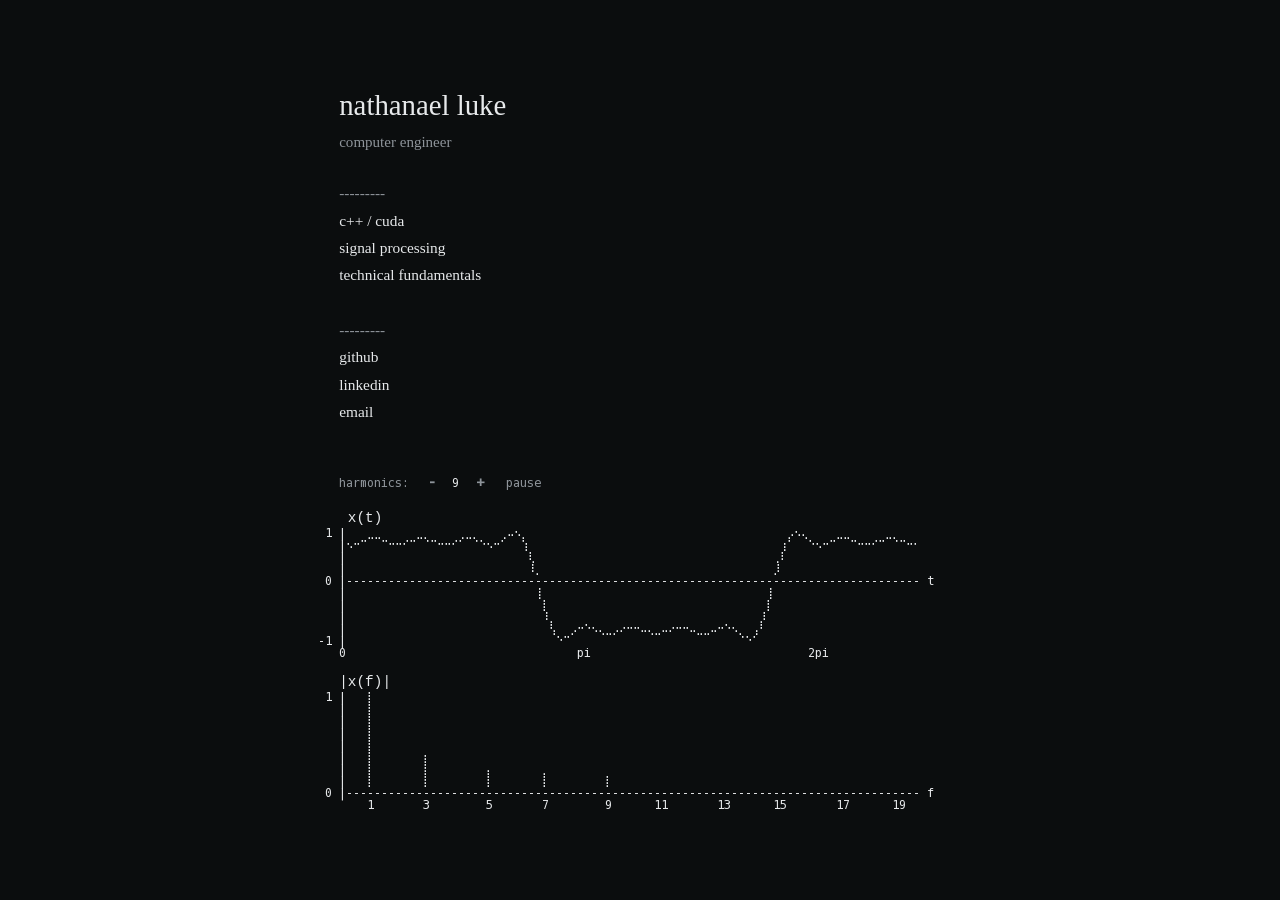
==== commit 1d6bda74: "Updates and such" ====
--- a/index.html
+++ b/index.html
@@ -15,10 +15,11 @@
     <main class="site-shell">
       <section class="ascii-layout" aria-labelledby="site-title">
         <div class="content-column">
-          <h1 id="site-title">nathanael luke</h1>
-          <p class="lede">computer engineer</p>
+          <div class="home-intro">
+            <h1 id="site-title">nathanael luke</h1>
+            <p class="lede">computer engineer</p>
 
-          <pre class="ascii-block" aria-label="Interests and links">
+            <pre class="ascii-block" role="navigation" aria-label="Interests and links">
 ---------
 <a class="topic-link" href="cpp.html">c++ / cuda</a>
 <a class="topic-link" href="signal-processing.html">signal processing</a>
@@ -27,10 +28,10 @@
 ---------
 <a href="https://github.com/nathanaelluke" target="_blank" rel="noreferrer">github</a>
 <a href="https://linkedin.com/in/nathanaelluke" target="_blank" rel="noreferrer">linkedin</a>
-<a href="mailto:nathanaelluke@proton.me">email</a>
-      </pre>
+<a href="mailto:nathanaelluke@proton.me">email</a></pre>
+          </div>
 
-          <section class="signal-lab" aria-label="Fourier series plots">
+          <section class="signal-lab" aria-label="Fourier series plots" inert>
             <div class="signal-head">
               <div class="signal-control">
                 <label for="harmonic-count">harmonics:</label>
@@ -54,7 +55,11 @@
                     inputmode="numeric"
                     pattern="[0-9]*"
                     autocomplete="off"
-                    aria-label="Maximum odd harmonic"
+                    role="spinbutton"
+                    aria-label="Harmonics: maximum odd harmonic"
+                    aria-valuemin="1"
+                    aria-valuemax="99"
+                    aria-valuenow="9"
                     value="9"
                   />
                   <button
@@ -66,6 +71,12 @@
                     +
                   </button>
                 </div>
+                <button
+                  id="signal-motion-toggle"
+                  class="signal-motion-button"
+                  type="button"
+                  aria-label="Pause waveform animation"
+                >pause</button>
               </div>
             </div>
 
@@ -75,6 +86,8 @@
                 <pre
                   id="time-domain-plot"
                   class="signal-plot"
+                  role="img"
+                  tabindex="0"
                   aria-label="Time-domain plot of a partial Fourier-series square-wave approximation"
                 ></pre>
               </figure>
@@ -84,6 +97,8 @@
                 <pre
                   id="frequency-domain-plot"
                   class="signal-plot"
+                  role="img"
+                  tabindex="0"
                   aria-label="Frequency-domain stem plot of odd harmonic amplitudes"
                 ></pre>
               </figure>
--- a/style.css
+++ b/style.css
@@ -1,3 +1,11 @@
+@font-face {
+  font-family: "Signal Plot Mono";
+  src: url("fonts/signal-plot-mono.woff2") format("woff2");
+  font-style: normal;
+  font-weight: 400;
+  font-display: swap;
+}
+
 :root {
   color-scheme: dark;
   --bg: #0b0d0e;
@@ -6,20 +14,15 @@
   --space-xs: 0.5rem;
   --space-sm: 1rem;
   --space-md: 1.5rem;
-  --space-lg: clamp(6rem, 18vh, 10rem);
   --shell-block-space: 1.5rem;
-  --layout-frame-space: clamp(2.75rem, 9vh, 6rem);
-  --layout-frame-space-mobile: clamp(1.75rem, 6vh, 3rem);
-  --page-inline-space: calc(var(--shell-block-space) + var(--layout-frame-space));
-  --page-inline-space-mobile: calc(
-    var(--shell-block-space) + var(--layout-frame-space-mobile)
-  );
-  --signal-plot-font-family: "DejaVu Sans Mono", "Noto Sans Mono", Consolas,
-    monospace;
+  --layout-frame-space: clamp(1.75rem, 6dvh, 4rem);
+  --page-inline-space: clamp(2rem, 6vw, 4rem);
+  --home-block-space: clamp(1.5rem, 5dvh, 3rem);
+  --home-section-gap: clamp(2rem, 5dvh, 4rem);
+  --signal-plot-font-family: "Signal Plot Mono", "DejaVu Sans Mono", "Noto Sans Mono",
+    Consolas, monospace;
   --signal-plot-font-size: clamp(0.68rem, 0.92vw, 0.8rem);
-  --signal-plot-width-ch: 85;
   --signal-axis-offset-ch: 5;
-  --signal-bottom-offset: calc(var(--layout-frame-space) + 1.25rem);
   --page-column-width: clamp(35rem, 47vw, 41rem);
 }
 
@@ -86,9 +89,14 @@
 }
 
 .home-page .ascii-layout {
-  padding-top: var(--layout-frame-space-mobile);
-  padding-bottom: var(--layout-frame-space-mobile);
+  min-height: 0;
+  padding: 0;
   justify-content: center;
+}
+
+.home-page .site-shell {
+  padding-top: max(var(--home-block-space), env(safe-area-inset-top));
+  padding-bottom: max(var(--home-block-space), env(safe-area-inset-bottom));
 }
 
 .content-column {
@@ -101,10 +109,10 @@
 }
 
 .home-page .content-column {
-  min-height: auto;
-  width: 100%;
-  margin-left: 0;
-  margin-right: auto;
+  position: relative;
+  min-height: 0;
+  margin: auto;
+  gap: var(--home-section-gap);
 }
 
 h1,
@@ -267,13 +275,22 @@
 }
 
 .signal-lab {
-  margin-top: auto;
-  padding-top: var(--space-lg);
   font-family: "Courier New", Courier, monospace;
 }
 
 .home-page .signal-lab {
-  display: none;
+  position: absolute;
+  top: 0;
+  left: 0;
+  width: 100%;
+  visibility: hidden;
+  pointer-events: none;
+}
+
+.home-page.has-signal .signal-lab {
+  position: static;
+  visibility: visible;
+  pointer-events: auto;
 }
 
 .signal-head {
@@ -283,14 +300,12 @@
 
 .signal-control {
   display: flex;
+  flex-wrap: wrap;
   align-items: center;
   gap: 0.65rem;
   font-family: var(--signal-plot-font-family);
   font-size: var(--signal-plot-font-size);
   margin-left: calc(var(--signal-axis-offset-ch) * -1ch);
-  width: calc(
-    (var(--signal-plot-width-ch) + var(--signal-axis-offset-ch)) * 1ch
-  );
 }
 
 .signal-control label {
@@ -309,6 +324,8 @@
   place-items: center;
   width: 1.05em;
   height: 1.65em;
+  min-width: 24px;
+  min-height: 24px;
   margin: 0;
   padding: 0;
   border: 0;
@@ -328,6 +345,8 @@
 .signal-harmonic-input {
   width: 2.35ch;
   height: 1.45em;
+  min-width: 24px;
+  min-height: 24px;
   margin: 0;
   padding: 0 0.08ch;
   border: 0;
@@ -357,14 +376,38 @@
   box-shadow: inset 0 -1px 0 rgba(231, 233, 235, 0.78);
 }
 
+.signal-motion-button {
+  min-width: 24px;
+  min-height: 24px;
+  margin: 0;
+  padding: 0.15em 0.3em;
+  border: 0;
+  color: var(--muted);
+  background: transparent;
+  font: inherit;
+  cursor: pointer;
+}
+
+.signal-motion-button:hover {
+  color: var(--text);
+}
+
+.signal-step-button:focus-visible,
+.signal-motion-button:focus-visible,
+.signal-plot:focus-visible {
+  outline: 1px solid var(--muted);
+  outline-offset: 2px;
+}
+
 .signal-grid {
   display: grid;
-  grid-template-columns: 1fr;
+  grid-template-columns: minmax(0, 1fr);
   gap: var(--space-sm);
   margin-top: var(--space-sm);
 }
 
 .signal-panel {
+  min-width: 0;
   margin: 0;
   padding: 0;
 }
@@ -392,90 +435,3 @@
   white-space: pre;
   tab-size: 2;
 }
-
-@media (max-width: 680px) {
-  .signal-control {
-    width: min(
-      100%,
-      calc((var(--signal-plot-width-ch) + var(--signal-axis-offset-ch)) * 1ch)
-    );
-  }
-
-  .site-shell {
-    padding-left: max(
-      var(--page-inline-space-mobile),
-      env(safe-area-inset-left)
-    );
-    padding-right: max(
-      var(--page-inline-space-mobile),
-      env(safe-area-inset-right)
-    );
-  }
-
-  .ascii-layout {
-    min-height: calc(100dvh - 2.5rem);
-    padding-top: var(--layout-frame-space-mobile);
-  }
-
-  .resource-column {
-    width: 100%;
-  }
-
-  .signal-plot {
-    font-size: 0.68rem;
-  }
-}
-
-@media (min-width: 681px) and (max-height: 899px) {
-  body.home-page {
-    min-height: 100dvh;
-    overflow-y: auto;
-  }
-
-  .home-page .ascii-layout {
-    justify-content: initial;
-  }
-
-  .home-page .signal-lab {
-    display: block;
-    position: static;
-    margin-top: clamp(2rem, 8vh, 4rem);
-    padding-top: 0;
-    transform: none;
-  }
-}
-
-@media (min-width: 681px) and (min-height: 900px) {
-  body.home-page {
-    height: 100dvh;
-    overflow-x: hidden;
-    overflow-y: hidden;
-  }
-
-  .home-page .ascii-layout {
-    padding-top: var(--layout-frame-space);
-    padding-bottom: var(--layout-frame-space);
-    justify-content: initial;
-  }
-
-  .home-page .content-column {
-    width: min(100%, var(--page-column-width));
-    min-height: 100%;
-    margin-left: auto;
-    margin-right: auto;
-  }
-
-  .home-page .signal-lab {
-    display: block;
-    position: fixed;
-    bottom: var(--signal-bottom-offset);
-    left: 50%;
-    width: min(
-      calc(100% - var(--page-inline-space) - var(--page-inline-space)),
-      var(--page-column-width)
-    );
-    margin-top: 0;
-    padding-top: 0;
-    transform: translateX(-50%);
-  }
-}
